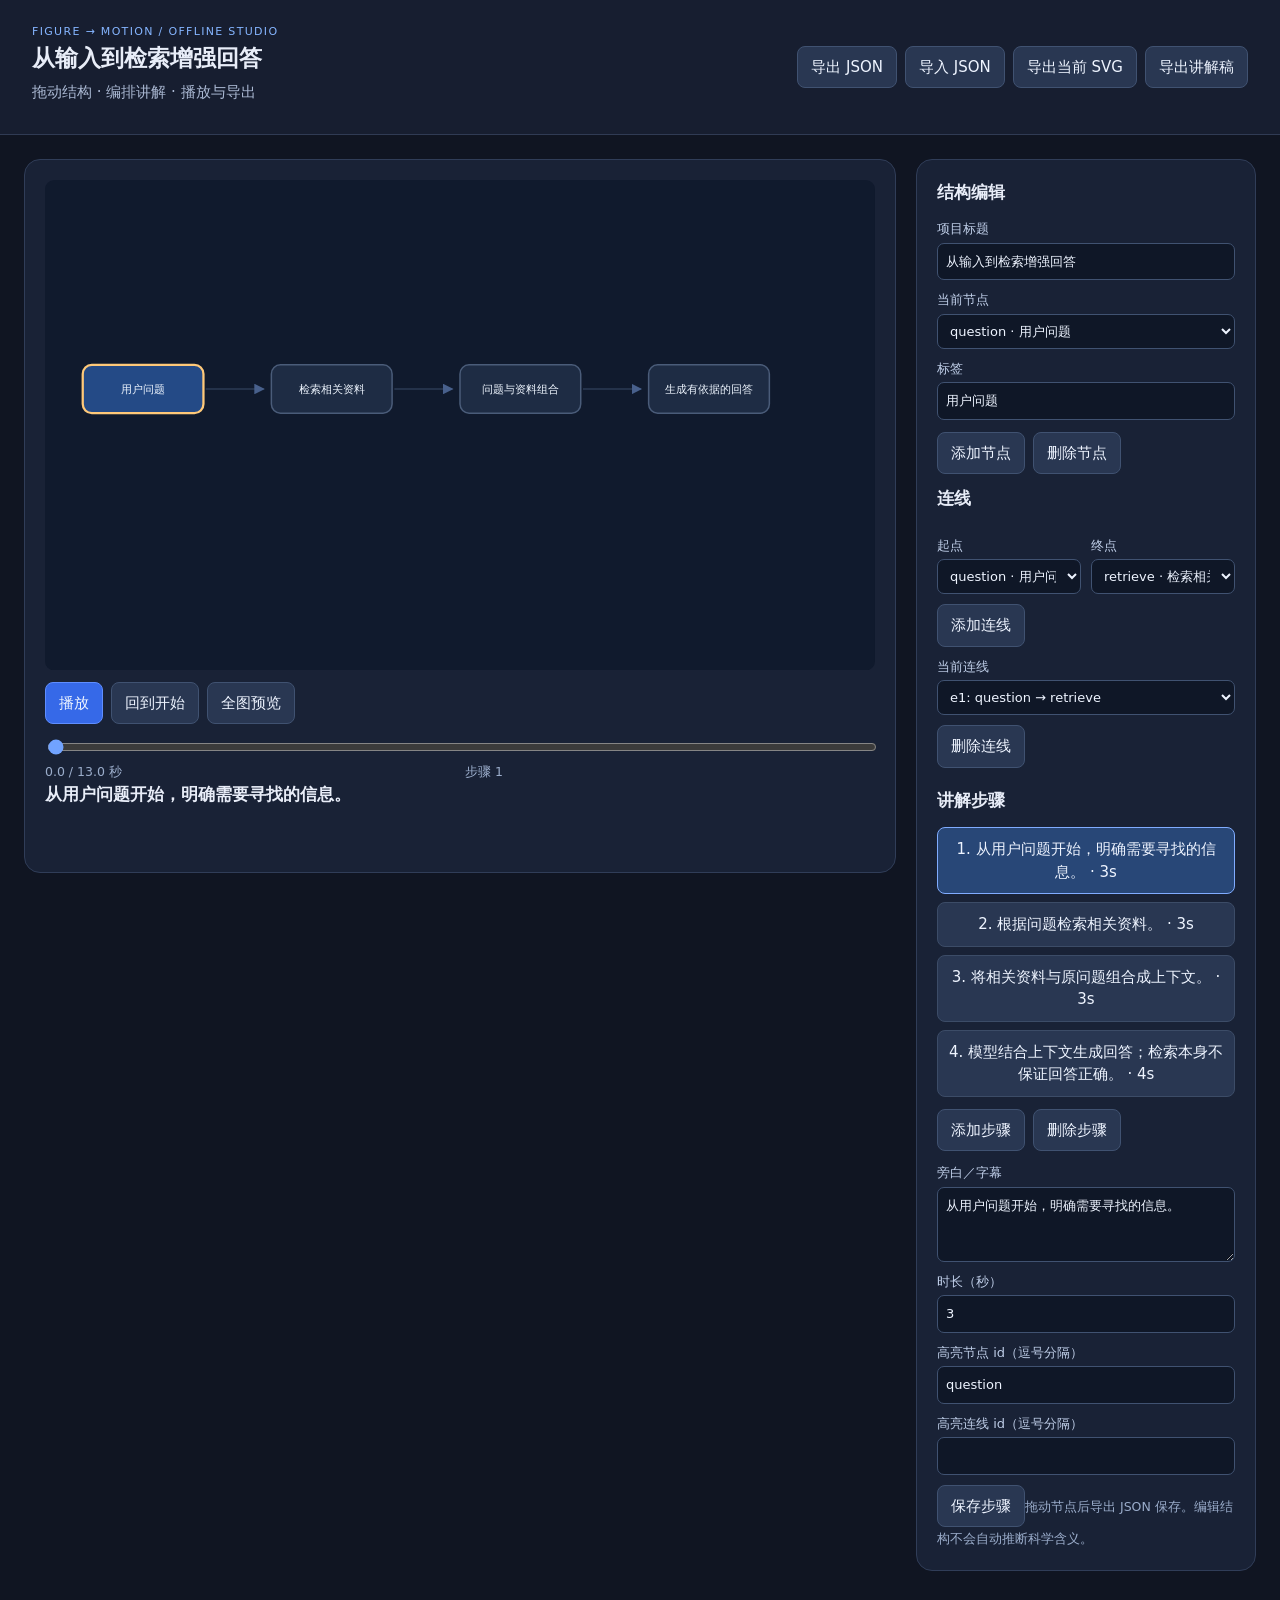
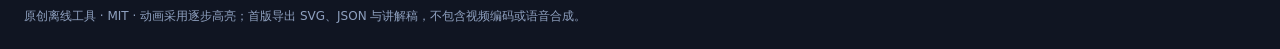
==== docs/index.html @ 73596da6 "Implement offline explanation skill with domain models and browser editor" ====
<!doctype html><html lang="zh-CN"><meta charset="utf-8"><meta name="viewport" content="width=device-width,initial-scale=1"><title>图解动画工作台</title><style>*{box-sizing:border-box}body{margin:0;background:#101522;color:#e8edf8;font:15px/1.5 system-ui,-apple-system,sans-serif}header{padding:24px 32px;background:#171e30;border-bottom:1px solid #303b54;display:flex;align-items:center;justify-content:space-between;gap:16px;flex-wrap:wrap}h1{font-size:23px;margin:0}h2{font-size:17px;margin:0 0 14px}p{margin:6px 0;color:#aab8d2}.badge{font-size:11px;letter-spacing:.12em;color:#85b5ff}.layout{padding:24px;max-width:1500px;margin:auto;display:grid;grid-template-columns: minmax(0,1fr) 340px;gap:20px}.card{background:#192236;border:1px solid #303d58;border-radius:16px;padding:20px;min-width:0}.toolbar{display:flex;gap:8px;flex-wrap:wrap;margin:12px 0}button,.file{background:#293752;color:#eef4ff;border:1px solid #405271;border-radius:8px;padding:9px 13px;cursor:pointer;font:inherit}button:hover,.file:hover{background:#354c73}button.primary{background:#3669e8;border-color:#5f8eff}input,select,textarea{background:#0f1727;color:#eef4ff;border:1px solid #405271;border-radius:7px;padding:8px;font:inherit;max-width:100%}input[type=range]{padding:0;width:100%;accent-color:#71a3ff}label{display:block;margin:10px 0;color:#bfcee8;font-size:13px}label input:not([type=range]):not([type=checkbox]),label select,label textarea{display:block;width:100%;margin-top:4px}textarea{width:100%;min-height:75px}svg{display:block;width:100%;height:auto;touch-action:none}small{color:#9badcb}.status{color:#a9c6ff;min-height:25px}.row{display:flex;gap:10px;align-items:center}.row>*{flex:1}.stats{display:flex;gap:10px;flex-wrap:wrap;margin:12px 0}.stat{background:#111a2c;padding:12px 18px;border-radius:10px;flex:1}.stat strong{display:block;font-size:21px;color:#94c8ff}.steps{display:grid;gap:8px;margin-top:12px}.step{padding:10px;border:1px solid #3c4c67;border-radius:8px;cursor:pointer}.step.active{background:#284777;border-color:#80acff}details{margin-top:14px}footer{padding:12px 24px 24px;color:#8fa1c0;font-size:12px}.hidden{display:none}@media(max-width:900px){.layout{grid-template-columns:1fr;padding:12px}header{padding:18px}.card{padding:14px}}
[hidden]{display:none!important}.layout{align-items:start}.toolbar>.file{margin:0;display:inline-flex;align-items:center}.toolbar{align-items:center}
</style>
<header><div><div class="badge">FIGURE → MOTION / OFFLINE STUDIO</div><h1 id="title"></h1><p>拖动结构 · 编排讲解 · 播放与导出</p></div><div class="toolbar"><button id="exportJson">导出 JSON</button><label class="file">导入 JSON<input id="importJson" type="file" accept=".json" hidden></label><button id="exportSvg">导出当前 SVG</button><button id="exportCaptions">导出讲解稿</button></div></header>
<main class="layout"><section class="card"><svg id="stage" viewBox="0 0 1100 650" role="img" aria-label="可编辑流程图"></svg><div class="toolbar"><button class="primary" id="play">播放</button><button id="reset">回到开始</button><button id="showAll">全图预览</button></div><input id="seek" type="range" min="0" max="10" step=".01" value="0" aria-label="播放进度"><div class="row"><small id="time"></small><small id="mode"></small></div><h2 id="caption"></h2><p class="status" id="status" role="status"></p></section>
<aside class="card"><h2>结构编辑</h2><label>项目标题<input id="projectTitle"></label><label>当前节点<select id="nodeSelect"></select></label><label>标签<input id="nodeLabel"></label><div class="toolbar"><button id="addNode">添加节点</button><button id="deleteNode">删除节点</button></div><h2>连线</h2><div class="row"><label>起点<select id="fromNode"></select></label><label>终点<select id="toNode"></select></label></div><button id="addEdge">添加连线</button><label>当前连线<select id="edgeSelect"></select></label><button id="deleteEdge">删除连线</button><h2 style="margin-top:20px">讲解步骤</h2><div class="steps" id="steps"></div><div class="toolbar"><button id="addStep">添加步骤</button><button id="deleteStep">删除步骤</button></div><label>旁白／字幕<textarea id="stepCaption"></textarea></label><label>时长（秒）<input id="duration" type="number" min=".2" max="60" step=".2"></label><label>高亮节点 id（逗号分隔）<input id="stepNodes"></label><label>高亮连线 id（逗号分隔）<input id="stepEdges"></label><button id="saveStep">保存步骤</button><small>拖动节点后导出 JSON 保存。编辑结构不会自动推断科学含义。</small></aside></main><footer>原创离线工具 · MIT · 动画采用逐步高亮；首版导出 SVG、JSON 与讲解稿，不包含视频编码或语音合成。</footer>
<script id="project-data" type="application/json">{"title": "从输入到检索增强回答", "nodes": [{"id": "question", "label": "用户问题", "x": 50, "y": 245}, {"id": "retrieve", "label": "检索相关资料", "x": 300, "y": 245}, {"id": "context", "label": "问题与资料组合", "x": 550, "y": 245}, {"id": "answer", "label": "生成有依据的回答", "x": 800, "y": 245}], "edges": [{"id": "e1", "from": "question", "to": "retrieve"}, {"id": "e2", "from": "retrieve", "to": "context"}, {"id": "e3", "from": "context", "to": "answer"}], "steps": [{"caption": "从用户问题开始，明确需要寻找的信息。", "duration": 3, "nodes": ["question"], "edges": []}, {"caption": "根据问题检索相关资料。", "duration": 3, "nodes": ["retrieve"], "edges": ["e1"]}, {"caption": "将相关资料与原问题组合成上下文。", "duration": 3, "nodes": ["context"], "edges": ["e2"]}, {"caption": "模型结合上下文生成回答；检索本身不保证回答正确。", "duration": 4, "nodes": ["answer"], "edges": ["e3"]}]}</script><script>'use strict';
let data=JSON.parse(document.getElementById('project-data').textContent), selected=data.nodes[0].id, stepIndex=0, seconds=0, playing=false, all=false, last=0, drag=null;
const $=id=>document.getElementById(id), NS='http://www.w3.org/2000/svg';
function svg(tag,attrs={},text){const n=document.createElementNS(NS,tag);for(const [k,v] of Object.entries(attrs))n.setAttribute(k,v);if(text!==undefined)n.textContent=text;return n}
function download(name,text,type='application/json'){const a=document.createElement('a'),u=URL.createObjectURL(new Blob([text],{type}));a.href=u;a.download=name;a.click();setTimeout(()=>URL.revokeObjectURL(u),1000)}
function total(){return data.steps.reduce((s,x)=>s+x.duration,0)}
function currentStep(t=seconds){let n=0;for(let i=0;i<data.steps.length;i++){n+=data.steps[i].duration;if(t<n)return i}return data.steps.length-1}
function status(s){$('status').textContent=s}
function validate(d){if(!d||typeof d.title!=='string'||!d.title.trim()||!Array.isArray(d.nodes)||d.nodes.length<1||d.nodes.length>100||!Array.isArray(d.edges)||d.edges.length>200||!Array.isArray(d.steps)||d.steps.length<1||d.steps.length>100)throw Error('项目格式或数量无效');const ids=new Set(),es=new Set();d.nodes.forEach(n=>{if(typeof n.id!=='string'||!n.id||ids.has(n.id)||typeof n.label!=='string'||!Number.isFinite(n.x)||!Number.isFinite(n.y)||n.x<0||n.x>940||n.y<0||n.y>560)throw Error('节点格式、坐标或 id 无效');ids.add(n.id)});d.edges.forEach(e=>{if(typeof e.id!=='string'||!e.id||es.has(e.id)||!ids.has(e.from)||!ids.has(e.to)||e.from===e.to)throw Error('连线引用或 id 无效');es.add(e.id)});let sum=0;d.steps.forEach(s=>{if(!Number.isFinite(s.duration)||s.duration<.2||s.duration>60||typeof s.caption!=='string'||!Array.isArray(s.nodes)||!Array.isArray(s.edges)||s.nodes.some(x=>!ids.has(x))||s.edges.some(x=>!es.has(x)))throw Error('步骤格式或引用无效');sum+=s.duration});if(sum>1800)throw Error('总时长超过 30 分钟');return d}
function render(){
 $('title').textContent=data.title;$('projectTitle').value=data.title;
 const stage=$('stage');stage.replaceChildren();stage.append(svg('rect',{width:1100,height:650,fill:'#101a2d',rx:12}));
 const defs=svg('defs'),marker=svg('marker',{id:'arrow',viewBox:'0 0 10 10',refX:9,refY:5,markerWidth:7,markerHeight:7,orient:'auto-start-reverse'});marker.append(svg('path',{d:'M0,0 L10,5 L0,10Z',fill:'#8cb6ff'}));defs.append(marker);stage.append(defs);
 const step=data.steps[currentStep()],activeN=new Set(step.nodes),activeE=new Set(step.edges);
 for(const e of data.edges){const a=data.nodes.find(n=>n.id===e.from),b=data.nodes.find(n=>n.id===e.to),dx=b.x-a.x,dy=b.y-a.y,r=Math.hypot(dx,dy)||1;stage.append(svg('line',{x1:a.x+80+dx/r*83,y1:a.y+32+dy/r*35,x2:b.x+80-dx/r*90,y2:b.y+32-dy/r*35,stroke:activeE.has(e.id)?'#77c5ff':'#4d6384','stroke-width':activeE.has(e.id)?5:2,'marker-end':'url(#arrow)',opacity:all||activeE.has(e.id)?1:.45}));}
 for(const n of data.nodes){const g=svg('g',{transform:`translate(${n.x},${n.y})`,cursor:'grab','data-node-id':n.id});g.append(svg('rect',{width:160,height:64,rx:12,fill:all||activeN.has(n.id)?'#244a86':'#1e2c44',stroke:n.id===selected?'#ffc979':activeN.has(n.id)?'#85c7ff':'#4a5c79','stroke-width':n.id===selected?3:2}));const label=svg('text',{x:80,y:37,'text-anchor':'middle',fill:'#eff6ff','font-size':14,'font-family':'sans-serif'},n.label.length>18?n.label.slice(0,17)+'…':n.label);g.append(label);g.append(svg('title',{},n.label));g.addEventListener('pointerdown',ev=>{playing=false;selected=n.id;const p=point(ev);drag={id:n.id,dx:p.x-n.x,dy:p.y-n.y};stage.setPointerCapture(ev.pointerId);render();refreshEditor();});stage.append(g)}
 $('caption').textContent=all?'全图预览':step.caption;$('seek').max=total();$('seek').value=seconds;$('time').textContent=`${seconds.toFixed(1)} / ${total().toFixed(1)} 秒`;$('mode').textContent=all?'全图':'步骤 '+(currentStep()+1);$('play').textContent=playing?'暂停':'播放';
 document.querySelectorAll('.step').forEach((e,i)=>e.classList.toggle('active',i===stepIndex));
}
function options(id,list,value){const el=$(id);el.replaceChildren();for(const [v,t] of list){const o=document.createElement('option');o.value=v;o.textContent=t;el.append(o)}el.value=value??list[0]?.[0]??''}
function refreshEditor(){const ns=data.nodes.map(n=>[n.id,n.id+' · '+n.label]);options('nodeSelect',ns,selected);options('fromNode',ns);options('toNode',ns,data.nodes[1]?.id);options('edgeSelect',data.edges.map(e=>[e.id,e.id+': '+e.from+' → '+e.to]));$('nodeLabel').value=data.nodes.find(n=>n.id===selected)?.label??'';$('steps').replaceChildren();data.steps.forEach((s,i)=>{const b=document.createElement('button');b.className='step'+(i===stepIndex?' active':'');b.textContent=(i+1)+'. '+s.caption.slice(0,32)+' · '+s.duration+'s';b.onclick=()=>{stepIndex=i;seconds=data.steps.slice(0,i).reduce((x,y)=>x+y.duration,0);playing=false;all=false;refreshEditor();render()};$('steps').append(b)});const s=data.steps[stepIndex];$('stepCaption').value=s.caption;$('duration').value=s.duration;$('stepNodes').value=s.nodes.join(',');$('stepEdges').value=s.edges.join(',');}
function point(ev){const p=$('stage').createSVGPoint();p.x=ev.clientX;p.y=ev.clientY;return p.matrixTransform($('stage').getScreenCTM().inverse())}
$('stage').addEventListener('pointermove',ev=>{if(!drag)return;const n=data.nodes.find(n=>n.id===drag.id),p=point(ev);n.x=Math.max(0,Math.min(940,p.x-drag.dx));n.y=Math.max(0,Math.min(560,p.y-drag.dy));render()});$('stage').addEventListener('pointerup',()=>{drag=null});$('stage').addEventListener('pointercancel',()=>{drag=null});
$('nodeSelect').onchange=()=>{selected=$('nodeSelect').value;refreshEditor();render()};$('nodeLabel').oninput=()=>{data.nodes.find(n=>n.id===selected).label=$('nodeLabel').value;render()};$('projectTitle').oninput=()=>{data.title=$('projectTitle').value;$('title').textContent=data.title};
$('addNode').onclick=()=>{if(data.nodes.length>=100)return status('最多 100 个节点');let i=1;while(data.nodes.some(n=>n.id==='n'+i))i++;selected='n'+i;data.nodes.push({id:selected,label:'新节点',x:100+(i*90)%700,y:80+(i*70)%420});refreshEditor();render()};
$('deleteNode').onclick=()=>{if(data.nodes.length===1)return status('至少保留一个节点');data.nodes=data.nodes.filter(n=>n.id!==selected);const removed=new Set(data.edges.filter(e=>e.from===selected||e.to===selected).map(e=>e.id));data.edges=data.edges.filter(e=>!removed.has(e.id));data.steps.forEach(s=>{s.nodes=s.nodes.filter(n=>n!==selected);s.edges=s.edges.filter(e=>!removed.has(e))});selected=data.nodes[0].id;refreshEditor();render()};
$('addEdge').onclick=()=>{const a=$('fromNode').value,b=$('toNode').value;if(a===b)return status('请选择不同的起点与终点');if(data.edges.length>=200)return status('最多 200 条连线');let i=1;while(data.edges.some(e=>e.id==='e'+i))i++;data.edges.push({id:'e'+i,from:a,to:b});refreshEditor();render()};
$('deleteEdge').onclick=()=>{const id=$('edgeSelect').value;data.edges=data.edges.filter(e=>e.id!==id);data.steps.forEach(s=>s.edges=s.edges.filter(e=>e!==id));refreshEditor();render()};
$('addStep').onclick=()=>{if(data.steps.length>=100)return status('最多 100 步');data.steps.push({caption:'说明这个步骤',duration:3,nodes:[selected],edges:[]});stepIndex=data.steps.length-1;refreshEditor();render()};$('deleteStep').onclick=()=>{if(data.steps.length===1)return status('至少保留一个步骤');data.steps.splice(stepIndex,1);stepIndex=Math.min(stepIndex,data.steps.length-1);seconds=0;refreshEditor();render()};
$('saveStep').onclick=()=>{const parse=id=>$(id).value.split(/[,，]/).map(s=>s.trim()).filter(Boolean),s={caption:$('stepCaption').value,duration:Number($('duration').value),nodes:parse('stepNodes'),edges:parse('stepEdges')};const candidate=structuredClone(data);candidate.steps[stepIndex]=s;try{validate(candidate);data=candidate;seconds=Math.min(seconds,total());refreshEditor();render();status('步骤已保存')}catch(e){status(e.message)}};
$('play').onclick=()=>{if(seconds>=total())seconds=0;all=false;playing=!playing;last=performance.now();render()};$('reset').onclick=()=>{seconds=0;playing=false;all=false;render()};$('showAll').onclick=()=>{all=!all;playing=false;render()};$('seek').oninput=()=>{seconds=Number($('seek').value);playing=false;all=false;stepIndex=currentStep();refreshEditor();render()};
$('exportJson').onclick=()=>{try{validate(data);download('figure-motion.json',JSON.stringify(data,null,2));status('JSON 已导出')}catch(e){status(e.message)}};$('exportSvg').onclick=()=>download('figure-motion.svg',new XMLSerializer().serializeToString($('stage')),'image/svg+xml');$('exportCaptions').onclick=()=>{let t=0;download('captions.txt',data.steps.map((s,i)=>{const l=`${i+1}. [${t.toFixed(1)}–${(t+s.duration).toFixed(1)}s] ${s.caption}`;t+=s.duration;return l}).join('\n\n'),'text/plain')};
$('importJson').onchange=async ev=>{try{const file=ev.target.files[0];if(!file)return;if(file.size>2e6)throw Error('文件不能超过 2 MB');const next=validate(JSON.parse(await file.text()));data=next;selected=data.nodes[0].id;stepIndex=0;seconds=0;playing=false;refreshEditor();render();status('已导入')}catch(e){status(e.message)}ev.target.value=''};
function tick(now){if(playing){seconds=Math.min(total(),seconds+(now-last)/1000);if(seconds>=total())playing=false;render()}last=now;requestAnimationFrame(tick)}
refreshEditor();render();requestAnimationFrame(tick);window.diagramStudio={getData:()=>structuredClone(data),validate,stepAt:currentStep};
</script></html>
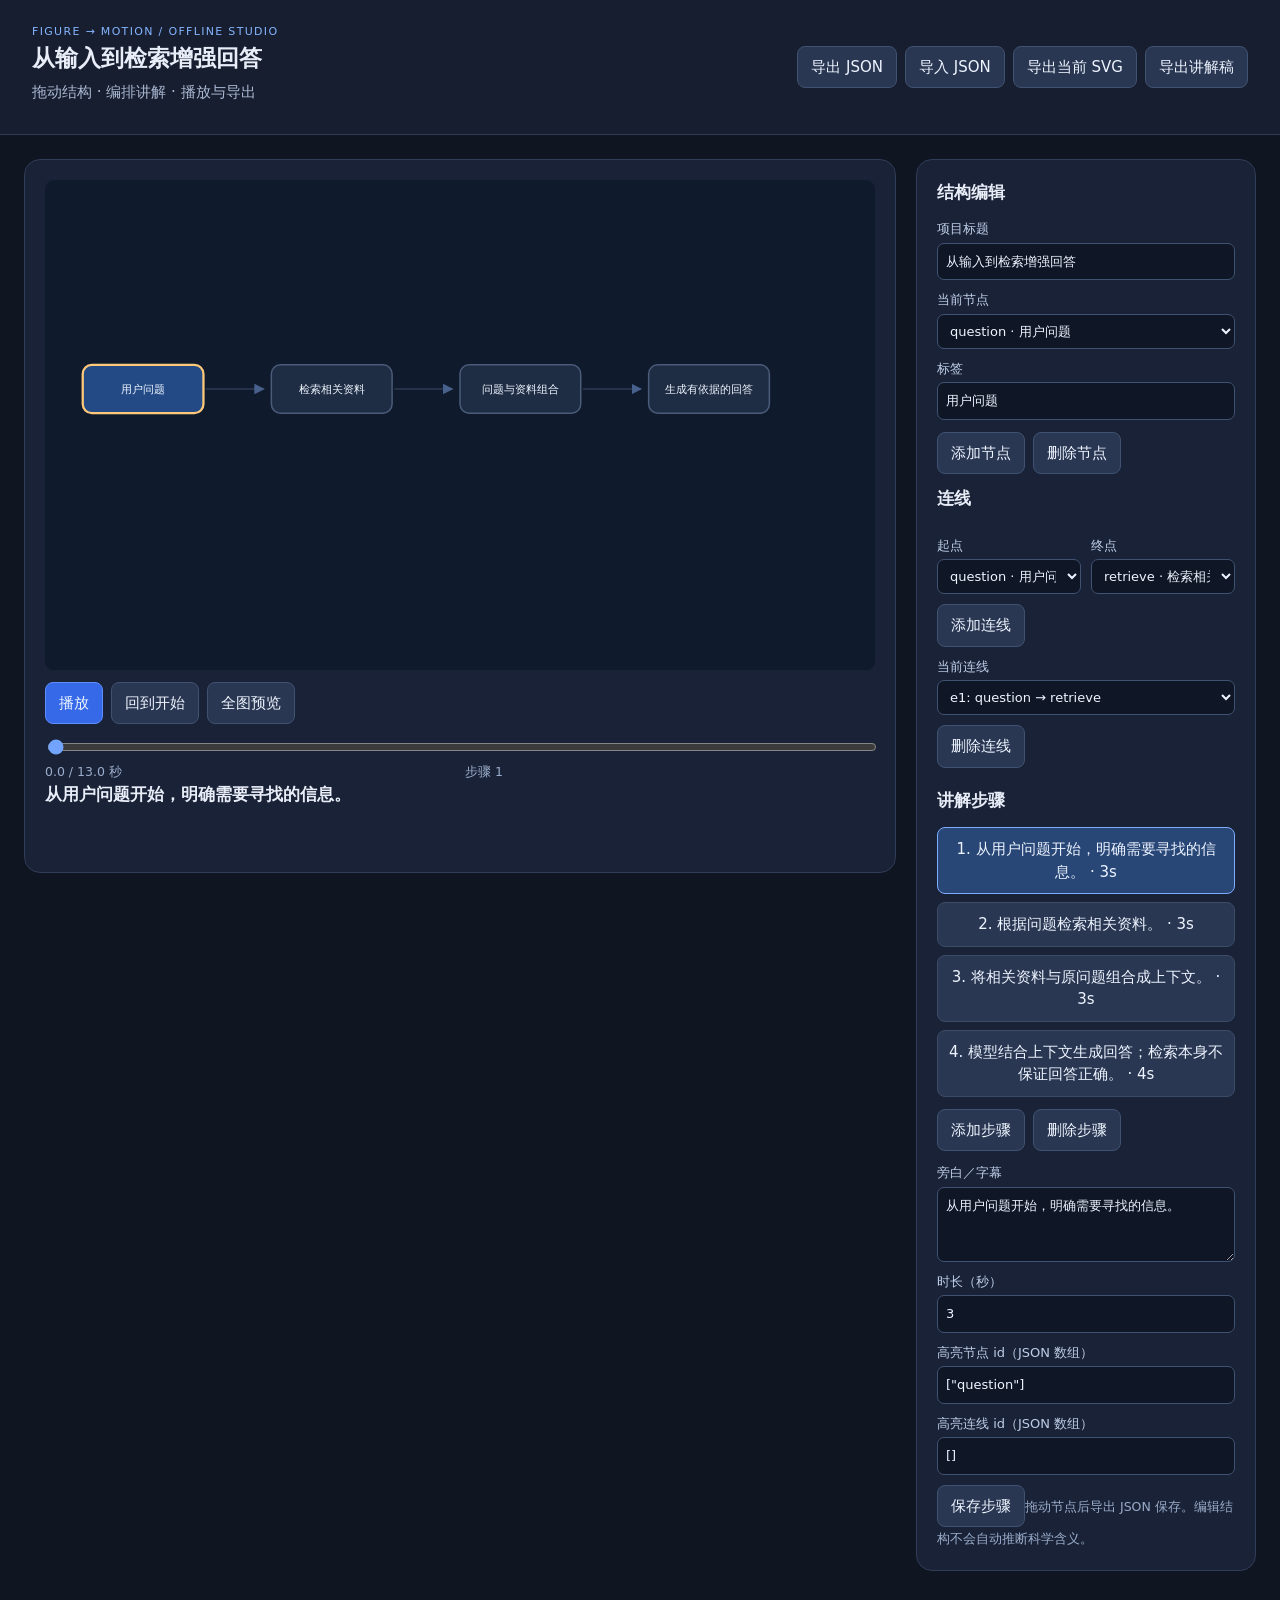
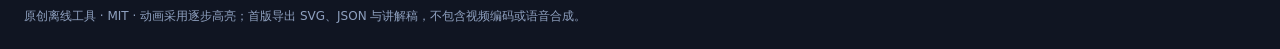
==== commit 617b42ac: "Keep timeline editing aligned and add browser regressions" ====
--- a/docs/index.html
+++ b/docs/index.html
@@ -3,7 +3,7 @@
 </style>
 <header><div><div class="badge">FIGURE → MOTION / OFFLINE STUDIO</div><h1 id="title"></h1><p>拖动结构 · 编排讲解 · 播放与导出</p></div><div class="toolbar"><button id="exportJson">导出 JSON</button><label class="file">导入 JSON<input id="importJson" type="file" accept=".json" hidden></label><button id="exportSvg">导出当前 SVG</button><button id="exportCaptions">导出讲解稿</button></div></header>
 <main class="layout"><section class="card"><svg id="stage" viewBox="0 0 1100 650" role="img" aria-label="可编辑流程图"></svg><div class="toolbar"><button class="primary" id="play">播放</button><button id="reset">回到开始</button><button id="showAll">全图预览</button></div><input id="seek" type="range" min="0" max="10" step=".01" value="0" aria-label="播放进度"><div class="row"><small id="time"></small><small id="mode"></small></div><h2 id="caption"></h2><p class="status" id="status" role="status"></p></section>
-<aside class="card"><h2>结构编辑</h2><label>项目标题<input id="projectTitle"></label><label>当前节点<select id="nodeSelect"></select></label><label>标签<input id="nodeLabel"></label><div class="toolbar"><button id="addNode">添加节点</button><button id="deleteNode">删除节点</button></div><h2>连线</h2><div class="row"><label>起点<select id="fromNode"></select></label><label>终点<select id="toNode"></select></label></div><button id="addEdge">添加连线</button><label>当前连线<select id="edgeSelect"></select></label><button id="deleteEdge">删除连线</button><h2 style="margin-top:20px">讲解步骤</h2><div class="steps" id="steps"></div><div class="toolbar"><button id="addStep">添加步骤</button><button id="deleteStep">删除步骤</button></div><label>旁白／字幕<textarea id="stepCaption"></textarea></label><label>时长（秒）<input id="duration" type="number" min=".2" max="60" step=".2"></label><label>高亮节点 id（逗号分隔）<input id="stepNodes"></label><label>高亮连线 id（逗号分隔）<input id="stepEdges"></label><button id="saveStep">保存步骤</button><small>拖动节点后导出 JSON 保存。编辑结构不会自动推断科学含义。</small></aside></main><footer>原创离线工具 · MIT · 动画采用逐步高亮；首版导出 SVG、JSON 与讲解稿，不包含视频编码或语音合成。</footer>
+<aside class="card"><h2>结构编辑</h2><label>项目标题<input id="projectTitle"></label><label>当前节点<select id="nodeSelect"></select></label><label>标签<input id="nodeLabel"></label><div class="toolbar"><button id="addNode">添加节点</button><button id="deleteNode">删除节点</button></div><h2>连线</h2><div class="row"><label>起点<select id="fromNode"></select></label><label>终点<select id="toNode"></select></label></div><button id="addEdge">添加连线</button><label>当前连线<select id="edgeSelect"></select></label><button id="deleteEdge">删除连线</button><h2 style="margin-top:20px">讲解步骤</h2><div class="steps" id="steps"></div><div class="toolbar"><button id="addStep">添加步骤</button><button id="deleteStep">删除步骤</button></div><label>旁白／字幕<textarea id="stepCaption"></textarea></label><label>时长（秒）<input id="duration" type="number" min=".2" max="60" step=".2"></label><label>高亮节点 id（JSON 数组）<input id="stepNodes"></label><label>高亮连线 id（JSON 数组）<input id="stepEdges"></label><button id="saveStep">保存步骤</button><small>拖动节点后导出 JSON 保存。编辑结构不会自动推断科学含义。</small></aside></main><footer>原创离线工具 · MIT · 动画采用逐步高亮；首版导出 SVG、JSON 与讲解稿，不包含视频编码或语音合成。</footer>
 <script id="project-data" type="application/json">{"title": "从输入到检索增强回答", "nodes": [{"id": "question", "label": "用户问题", "x": 50, "y": 245}, {"id": "retrieve", "label": "检索相关资料", "x": 300, "y": 245}, {"id": "context", "label": "问题与资料组合", "x": 550, "y": 245}, {"id": "answer", "label": "生成有依据的回答", "x": 800, "y": 245}], "edges": [{"id": "e1", "from": "question", "to": "retrieve"}, {"id": "e2", "from": "retrieve", "to": "context"}, {"id": "e3", "from": "context", "to": "answer"}], "steps": [{"caption": "从用户问题开始，明确需要寻找的信息。", "duration": 3, "nodes": ["question"], "edges": []}, {"caption": "根据问题检索相关资料。", "duration": 3, "nodes": ["retrieve"], "edges": ["e1"]}, {"caption": "将相关资料与原问题组合成上下文。", "duration": 3, "nodes": ["context"], "edges": ["e2"]}, {"caption": "模型结合上下文生成回答；检索本身不保证回答正确。", "duration": 4, "nodes": ["answer"], "edges": ["e3"]}]}</script><script>'use strict';
 let data=JSON.parse(document.getElementById('project-data').textContent), selected=data.nodes[0].id, stepIndex=0, seconds=0, playing=false, all=false, last=0, drag=null;
 const $=id=>document.getElementById(id), NS='http://www.w3.org/2000/svg';
@@ -24,7 +24,7 @@
  document.querySelectorAll('.step').forEach((e,i)=>e.classList.toggle('active',i===stepIndex));
 }
 function options(id,list,value){const el=$(id);el.replaceChildren();for(const [v,t] of list){const o=document.createElement('option');o.value=v;o.textContent=t;el.append(o)}el.value=value??list[0]?.[0]??''}
-function refreshEditor(){const ns=data.nodes.map(n=>[n.id,n.id+' · '+n.label]);options('nodeSelect',ns,selected);options('fromNode',ns);options('toNode',ns,data.nodes[1]?.id);options('edgeSelect',data.edges.map(e=>[e.id,e.id+': '+e.from+' → '+e.to]));$('nodeLabel').value=data.nodes.find(n=>n.id===selected)?.label??'';$('steps').replaceChildren();data.steps.forEach((s,i)=>{const b=document.createElement('button');b.className='step'+(i===stepIndex?' active':'');b.textContent=(i+1)+'. '+s.caption.slice(0,32)+' · '+s.duration+'s';b.onclick=()=>{stepIndex=i;seconds=data.steps.slice(0,i).reduce((x,y)=>x+y.duration,0);playing=false;all=false;refreshEditor();render()};$('steps').append(b)});const s=data.steps[stepIndex];$('stepCaption').value=s.caption;$('duration').value=s.duration;$('stepNodes').value=s.nodes.join(',');$('stepEdges').value=s.edges.join(',');}
+function refreshEditor(){const ns=data.nodes.map(n=>[n.id,n.id+' · '+n.label]);options('nodeSelect',ns,selected);options('fromNode',ns);options('toNode',ns,data.nodes[1]?.id);options('edgeSelect',data.edges.map(e=>[e.id,e.id+': '+e.from+' → '+e.to]));$('nodeLabel').value=data.nodes.find(n=>n.id===selected)?.label??'';$('steps').replaceChildren();data.steps.forEach((s,i)=>{const b=document.createElement('button');b.className='step'+(i===stepIndex?' active':'');b.textContent=(i+1)+'. '+s.caption.slice(0,32)+' · '+s.duration+'s';b.onclick=()=>{stepIndex=i;seconds=data.steps.slice(0,i).reduce((x,y)=>x+y.duration,0);playing=false;all=false;refreshEditor();render()};$('steps').append(b)});const s=data.steps[stepIndex];$('stepCaption').value=s.caption;$('duration').value=s.duration;$('stepNodes').value=JSON.stringify(s.nodes);$('stepEdges').value=JSON.stringify(s.edges);}
 function point(ev){const p=$('stage').createSVGPoint();p.x=ev.clientX;p.y=ev.clientY;return p.matrixTransform($('stage').getScreenCTM().inverse())}
 $('stage').addEventListener('pointermove',ev=>{if(!drag)return;const n=data.nodes.find(n=>n.id===drag.id),p=point(ev);n.x=Math.max(0,Math.min(940,p.x-drag.dx));n.y=Math.max(0,Math.min(560,p.y-drag.dy));render()});$('stage').addEventListener('pointerup',()=>{drag=null});$('stage').addEventListener('pointercancel',()=>{drag=null});
 $('nodeSelect').onchange=()=>{selected=$('nodeSelect').value;refreshEditor();render()};$('nodeLabel').oninput=()=>{data.nodes.find(n=>n.id===selected).label=$('nodeLabel').value;render()};$('projectTitle').oninput=()=>{data.title=$('projectTitle').value;$('title').textContent=data.title};
@@ -32,11 +32,12 @@
 $('deleteNode').onclick=()=>{if(data.nodes.length===1)return status('至少保留一个节点');data.nodes=data.nodes.filter(n=>n.id!==selected);const removed=new Set(data.edges.filter(e=>e.from===selected||e.to===selected).map(e=>e.id));data.edges=data.edges.filter(e=>!removed.has(e.id));data.steps.forEach(s=>{s.nodes=s.nodes.filter(n=>n!==selected);s.edges=s.edges.filter(e=>!removed.has(e))});selected=data.nodes[0].id;refreshEditor();render()};
 $('addEdge').onclick=()=>{const a=$('fromNode').value,b=$('toNode').value;if(a===b)return status('请选择不同的起点与终点');if(data.edges.length>=200)return status('最多 200 条连线');let i=1;while(data.edges.some(e=>e.id==='e'+i))i++;data.edges.push({id:'e'+i,from:a,to:b});refreshEditor();render()};
 $('deleteEdge').onclick=()=>{const id=$('edgeSelect').value;data.edges=data.edges.filter(e=>e.id!==id);data.steps.forEach(s=>s.edges=s.edges.filter(e=>e!==id));refreshEditor();render()};
-$('addStep').onclick=()=>{if(data.steps.length>=100)return status('最多 100 步');data.steps.push({caption:'说明这个步骤',duration:3,nodes:[selected],edges:[]});stepIndex=data.steps.length-1;refreshEditor();render()};$('deleteStep').onclick=()=>{if(data.steps.length===1)return status('至少保留一个步骤');data.steps.splice(stepIndex,1);stepIndex=Math.min(stepIndex,data.steps.length-1);seconds=0;refreshEditor();render()};
-$('saveStep').onclick=()=>{const parse=id=>$(id).value.split(/[,，]/).map(s=>s.trim()).filter(Boolean),s={caption:$('stepCaption').value,duration:Number($('duration').value),nodes:parse('stepNodes'),edges:parse('stepEdges')};const candidate=structuredClone(data);candidate.steps[stepIndex]=s;try{validate(candidate);data=candidate;seconds=Math.min(seconds,total());refreshEditor();render();status('步骤已保存')}catch(e){status(e.message)}};
-$('play').onclick=()=>{if(seconds>=total())seconds=0;all=false;playing=!playing;last=performance.now();render()};$('reset').onclick=()=>{seconds=0;playing=false;all=false;render()};$('showAll').onclick=()=>{all=!all;playing=false;render()};$('seek').oninput=()=>{seconds=Number($('seek').value);playing=false;all=false;stepIndex=currentStep();refreshEditor();render()};
+$('addStep').onclick=()=>{if(data.steps.length>=100)return status('最多 100 步');data.steps.push({caption:'说明这个步骤',duration:3,nodes:[selected],edges:[]});stepIndex=data.steps.length-1;seconds=total()-data.steps[stepIndex].duration;playing=false;refreshEditor();render()};$('deleteStep').onclick=()=>{if(data.steps.length===1)return status('至少保留一个步骤');data.steps.splice(stepIndex,1);stepIndex=Math.min(stepIndex,data.steps.length-1);seconds=data.steps.slice(0,stepIndex).reduce((t,s)=>t+s.duration,0);playing=false;refreshEditor();render()};
+$('saveStep').onclick=()=>{playing=false;try{const parse=id=>JSON.parse($(id).value),s={caption:$('stepCaption').value,duration:Number($('duration').value),nodes:parse('stepNodes'),edges:parse('stepEdges')};const candidate=structuredClone(data);candidate.steps[stepIndex]=s;validate(candidate);data=candidate;seconds=data.steps.slice(0,stepIndex).reduce((t,s)=>t+s.duration,0);refreshEditor();render();status('步骤已保存')}catch(e){status('步骤未保存：'+e.message);render()}};
+$('play').onclick=()=>{if(seconds>=total())seconds=0;all=false;playing=!playing;last=performance.now();stepIndex=currentStep();refreshEditor();render()};$('reset').onclick=()=>{seconds=0;playing=false;all=false;stepIndex=0;refreshEditor();render()};$('showAll').onclick=()=>{all=!all;playing=false;render()};$('seek').oninput=()=>{seconds=Number($('seek').value);playing=false;all=false;stepIndex=currentStep();refreshEditor();render()};
 $('exportJson').onclick=()=>{try{validate(data);download('figure-motion.json',JSON.stringify(data,null,2));status('JSON 已导出')}catch(e){status(e.message)}};$('exportSvg').onclick=()=>download('figure-motion.svg',new XMLSerializer().serializeToString($('stage')),'image/svg+xml');$('exportCaptions').onclick=()=>{let t=0;download('captions.txt',data.steps.map((s,i)=>{const l=`${i+1}. [${t.toFixed(1)}–${(t+s.duration).toFixed(1)}s] ${s.caption}`;t+=s.duration;return l}).join('\n\n'),'text/plain')};
 $('importJson').onchange=async ev=>{try{const file=ev.target.files[0];if(!file)return;if(file.size>2e6)throw Error('文件不能超过 2 MB');const next=validate(JSON.parse(await file.text()));data=next;selected=data.nodes[0].id;stepIndex=0;seconds=0;playing=false;refreshEditor();render();status('已导入')}catch(e){status(e.message)}ev.target.value=''};
-function tick(now){if(playing){seconds=Math.min(total(),seconds+(now-last)/1000);if(seconds>=total())playing=false;render()}last=now;requestAnimationFrame(tick)}
+function tick(now){if(playing){seconds=Math.min(total(),seconds+(now-last)/1000);if(seconds>=total())playing=false;const next=currentStep();if(next!==stepIndex){stepIndex=next;refreshEditor()}render()}last=now;requestAnimationFrame(tick)}
+document.querySelector('aside').addEventListener('focusin',()=>{if(playing){playing=false;render()}});
 refreshEditor();render();requestAnimationFrame(tick);window.diagramStudio={getData:()=>structuredClone(data),validate,stepAt:currentStep};
 </script></html>
